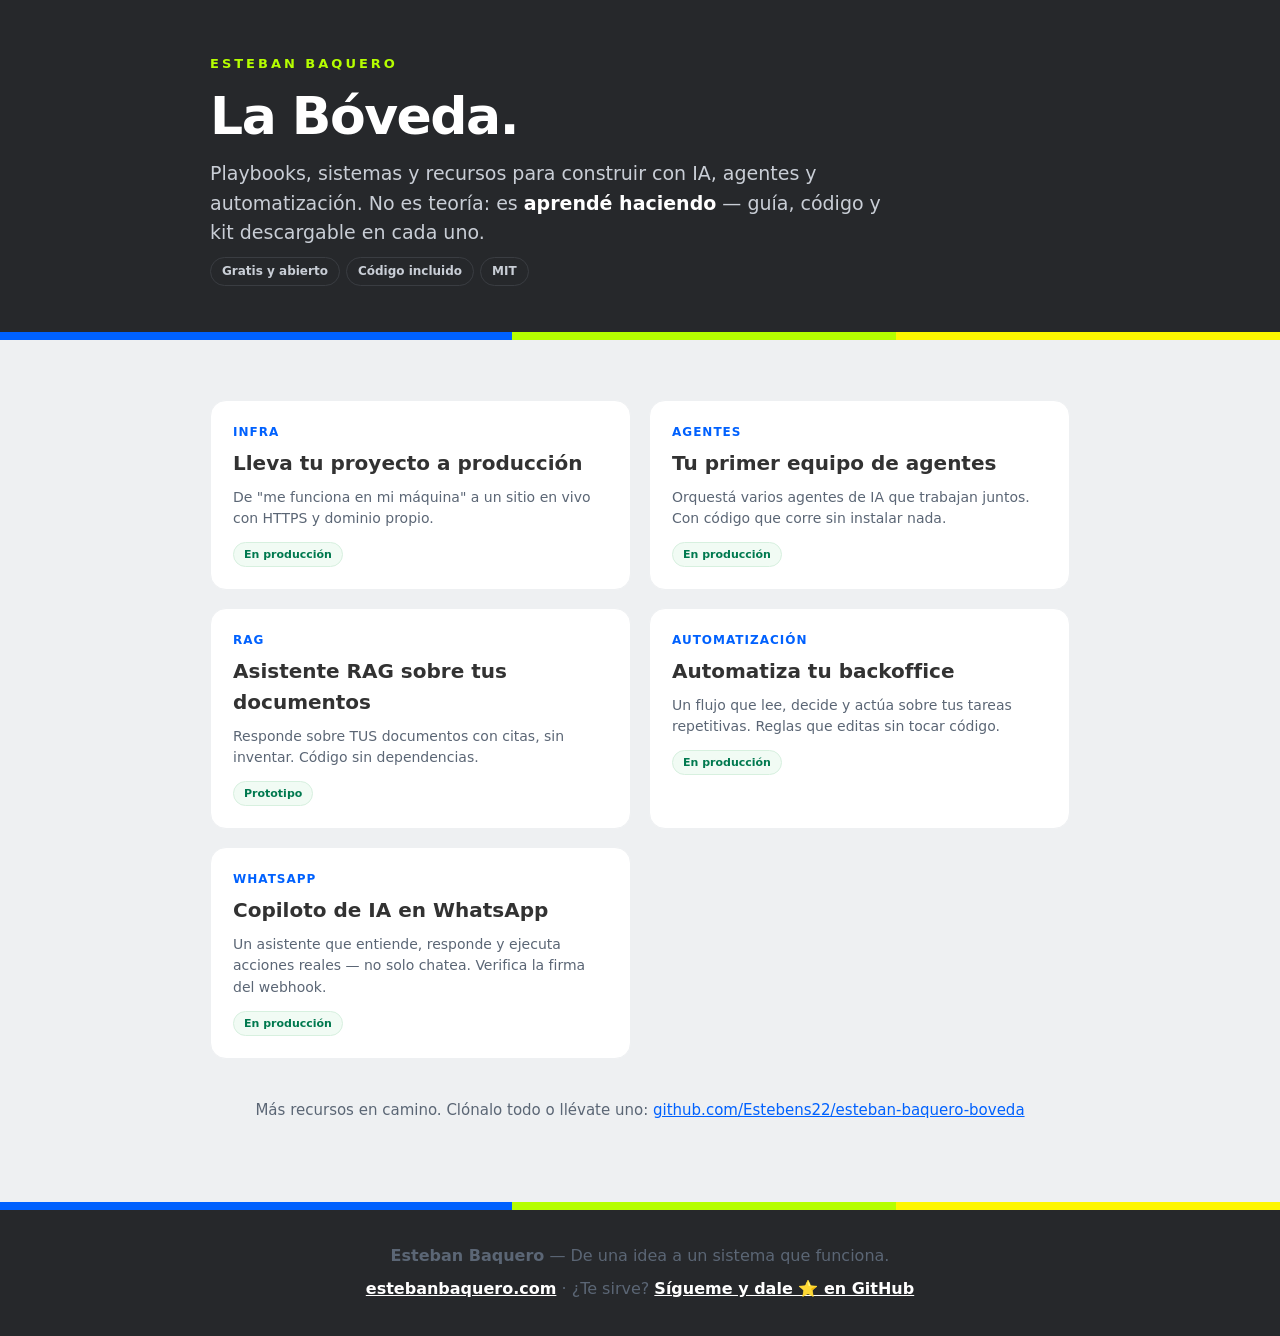
==== index.html @ 4fb51134 "Bóveda pública: español neutro (sin voseo) + badge 03 = Prototipo" ====
<!doctype html>
<html lang="es">
<head>
<meta charset="utf-8">
<meta name="viewport" content="width=device-width, initial-scale=1">
<title>La Bóveda · Esteban Baquero</title>
<meta name="description" content="Playbooks, sistemas y recursos descargables de IA, agentes, automatización e infraestructura. Aprendé haciendo.">
<meta name="robots" content="index,follow">
<meta property="og:title" content="La Bóveda — Esteban Baquero">
<meta property="og:description" content="Guías y código para construir con IA, agentes y automatización. Gratis y abierto.">
<meta property="og:url" content="https://boveda.estebanbaquero.com/">
<link rel="stylesheet" href="assets/boveda.css">
<style>
.grid{display:grid;grid-template-columns:repeat(auto-fill,minmax(280px,1fr));gap:18px;margin-top:20px}
.card{display:block;background:#fff;border:1px solid #eef0f2;border-radius:16px;padding:22px;text-decoration:none;color:inherit;transition:transform .2s,box-shadow .2s}
.card:hover{transform:translateY(-4px);box-shadow:0 16px 36px rgba(38,40,43,.1)}
.card .cat{font-size:12px;font-weight:800;color:#0061fe;letter-spacing:1px;text-transform:uppercase}
.card h3{font-size:20px;margin:6px 0 8px}
.card p{font-size:14px;margin:0}
.st{display:inline-block;font-size:11px;font-weight:700;border-radius:999px;padding:3px 10px;margin-top:12px;background:#f1fbf4;color:#00794f;border:1px solid #d7f0df}
</style>
</head>
<body>
<header class="hero">
  <div class="wrap">
    <div class="kick">Esteban Baquero</div>
    <h1>La Bóveda.</h1>
    <p class="lead">Playbooks, sistemas y recursos para construir con IA, agentes y automatización. No es teoría: es <b style="color:#fff">aprendé haciendo</b> — guía, código y kit descargable en cada uno.</p>
    <div><span class="tag">Gratis y abierto</span><span class="tag">Código incluido</span><span class="tag">MIT</span></div>
  </div>
</header>
<div class="bar"></div>
<main>
  <div class="grid">
    <a class="card" href="09-lleva-tu-proyecto-a-produccion/landing.html">
      <div class="cat">Infra</div><h3>Lleva tu proyecto a producción</h3>
      <p>De "me funciona en mi máquina" a un sitio en vivo con HTTPS y dominio propio.</p>
      <span class="st">En producción</span>
    </a>
    <a class="card" href="02-equipo-de-agentes/landing.html">
      <div class="cat">Agentes</div><h3>Tu primer equipo de agentes</h3>
      <p>Orquestá varios agentes de IA que trabajan juntos. Con código que corre sin instalar nada.</p>
      <span class="st">En producción</span>
    </a>
    <a class="card" href="03-asistente-rag/landing.html">
      <div class="cat">RAG</div><h3>Asistente RAG sobre tus documentos</h3>
      <p>Responde sobre TUS documentos con citas, sin inventar. Código sin dependencias.</p>
      <span class="st">Prototipo</span>
    </a>
    <a class="card" href="04-automatiza-backoffice/landing.html">
      <div class="cat">Automatización</div><h3>Automatiza tu backoffice</h3>
      <p>Un flujo que lee, decide y actúa sobre tus tareas repetitivas. Reglas que editas sin tocar código.</p>
      <span class="st">En producción</span>
    </a>
    <a class="card" href="05-copiloto-whatsapp/landing.html">
      <div class="cat">WhatsApp</div><h3>Copiloto de IA en WhatsApp</h3>
      <p>Un asistente que entiende, responde y ejecuta acciones reales — no solo chatea. Verifica la firma del webhook.</p>
      <span class="st">En producción</span>
    </a>
    <!-- EBG:MARKER (el cron inserta aquí los nuevos recursos) -->
  </div>
  <p style="text-align:center;color:#5b6675;margin-top:40px;font-size:15px">Más recursos en camino. Clónalo todo o llévate uno: <a href="https://github.com/Estebens22/esteban-baquero-boveda">github.com/Estebens22/esteban-baquero-boveda</a></p>
</main>
<div class="bar"></div>
<footer>
  <p><b>Esteban Baquero</b> — De una idea a un sistema que funciona.</p>
  <p style="margin-top:8px"><a href="https://estebanbaquero.com">estebanbaquero.com</a> · ¿Te sirve? <a href="https://github.com/Estebens22">Sígueme y dale ⭐ en GitHub</a></p>
</footer>
</body>
</html>
---- assets/boveda.css ----
:root{--carbon:#323232;--carbon-deep:#26282b;--blanco:#fff;--azul:#0061fe;--lima:#b5fe00;--amarillo:#fef600;--verde:#00c79a;--rojo:#c0392b;--ink:#323232;--ink-soft:#5b6675;--surface:#f6f8fa;--font:"Satoshi",system-ui,-apple-system,"Segoe UI",Roboto,Helvetica,Arial,sans-serif}
*{margin:0;padding:0;box-sizing:border-box}
body{font-family:var(--font);color:var(--ink);background:#eef0f2;line-height:1.55}
a{color:var(--azul)}
.bar{height:8px;background:linear-gradient(90deg,var(--azul) 40%,var(--lima) 40% 70%,var(--amarillo) 70%)}
header.hero{background:var(--carbon-deep);color:#fff;padding:54px 24px 46px;position:relative}
.wrap{max-width:900px;margin:0 auto;padding:0 20px}
.kick{color:var(--lima);font-weight:800;letter-spacing:3px;text-transform:uppercase;font-size:13px}
.tag{display:inline-block;font-size:12px;font-weight:700;border:1px solid #3a3d42;color:#c9ced6;border-radius:999px;padding:4px 11px;margin:10px 6px 0 0}
h1{font-size:clamp(30px,5vw,52px);letter-spacing:-1.5px;line-height:1.02;margin:16px 0 0;color:#fff}
.lead{color:#c9ced6;font-size:19px;margin-top:16px;max-width:680px}
.cta{display:inline-flex;gap:10px;flex-wrap:wrap;margin-top:26px}
.btn{text-decoration:none;font-weight:700;border-radius:999px;padding:13px 22px;font-size:15px}
.btn.p{background:var(--azul);color:#fff}.btn.g{background:#3a3d42;color:#fff}
main{max-width:900px;margin:0 auto;padding:40px 20px 80px}
section{background:#fff;border:1px solid #eef0f2;border-radius:16px;padding:28px 30px;margin:18px 0}
h2{font-size:26px;letter-spacing:-.5px;margin-bottom:6px}
h2 .n{color:var(--azul);font-weight:800;margin-right:8px}
h3{font-size:18px;margin:18px 0 6px}
p,li{color:var(--ink-soft);font-size:16px}
ul,ol{margin:10px 0 0 20px}
.note{background:#fffbe6;border-left:4px solid var(--amarillo);padding:12px 16px;border-radius:8px;margin:14px 0;font-size:15px;color:#5b5324}
.ok{background:#f1fbf4;border-left:4px solid var(--verde)}
pre{background:var(--carbon-ink,#1c1e21);color:#e8eaed;border-radius:12px;padding:16px 18px;overflow:auto;font-size:14px;position:relative;margin:12px 0}
pre code{font-family:ui-monospace,SFMono-Regular,Menlo,monospace}
.copy{position:absolute;top:8px;right:8px;background:#3a3d42;color:#fff;border:0;border-radius:8px;padding:5px 10px;font-size:12px;cursor:pointer}
table{width:100%;border-collapse:collapse;margin-top:12px;font-size:14px}
th,td{text-align:left;padding:8px 10px;border-bottom:1px solid #eef0f2}
th{color:var(--ink);font-weight:800}
footer{background:var(--carbon-deep);color:#c9ced6;text-align:center;padding:34px 20px;font-size:14px}
footer a{color:#fff;font-weight:700}
@media(prefers-reduced-motion:reduce){*{scroll-behavior:auto}}
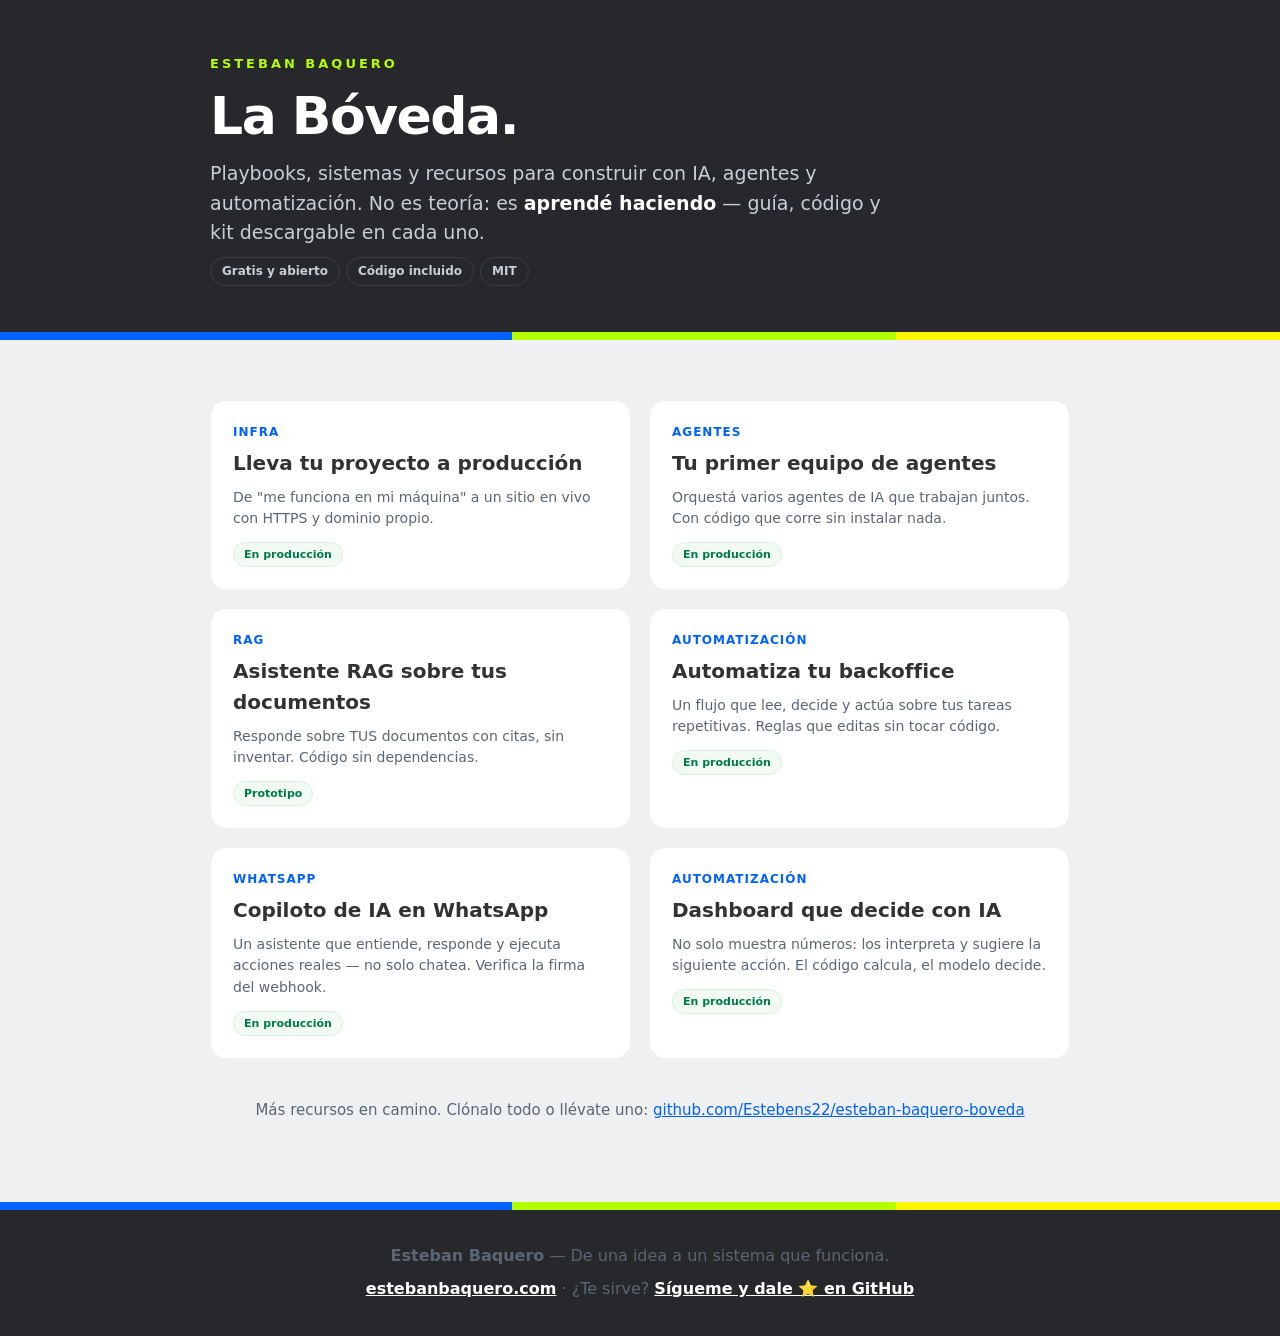
==== commit f46c0952: "Bóveda 07 dashboard-ia: kit ejecutable (stdlib) + guía + landing + zip; card en index" ====
--- a/index.html
+++ b/index.html
@@ -57,6 +57,11 @@
       <p>Un asistente que entiende, responde y ejecuta acciones reales — no solo chatea. Verifica la firma del webhook.</p>
       <span class="st">En producción</span>
     </a>
+    <a class="card" href="07-dashboard-ia/landing.html">
+      <div class="cat">Automatización</div><h3>Dashboard que decide con IA</h3>
+      <p>No solo muestra números: los interpreta y sugiere la siguiente acción. El código calcula, el modelo decide.</p>
+      <span class="st">En producción</span>
+    </a>
     <!-- EBG:MARKER (el cron inserta aquí los nuevos recursos) -->
   </div>
   <p style="text-align:center;color:#5b6675;margin-top:40px;font-size:15px">Más recursos en camino. Clónalo todo o llévate uno: <a href="https://github.com/Estebens22/esteban-baquero-boveda">github.com/Estebens22/esteban-baquero-boveda</a></p>
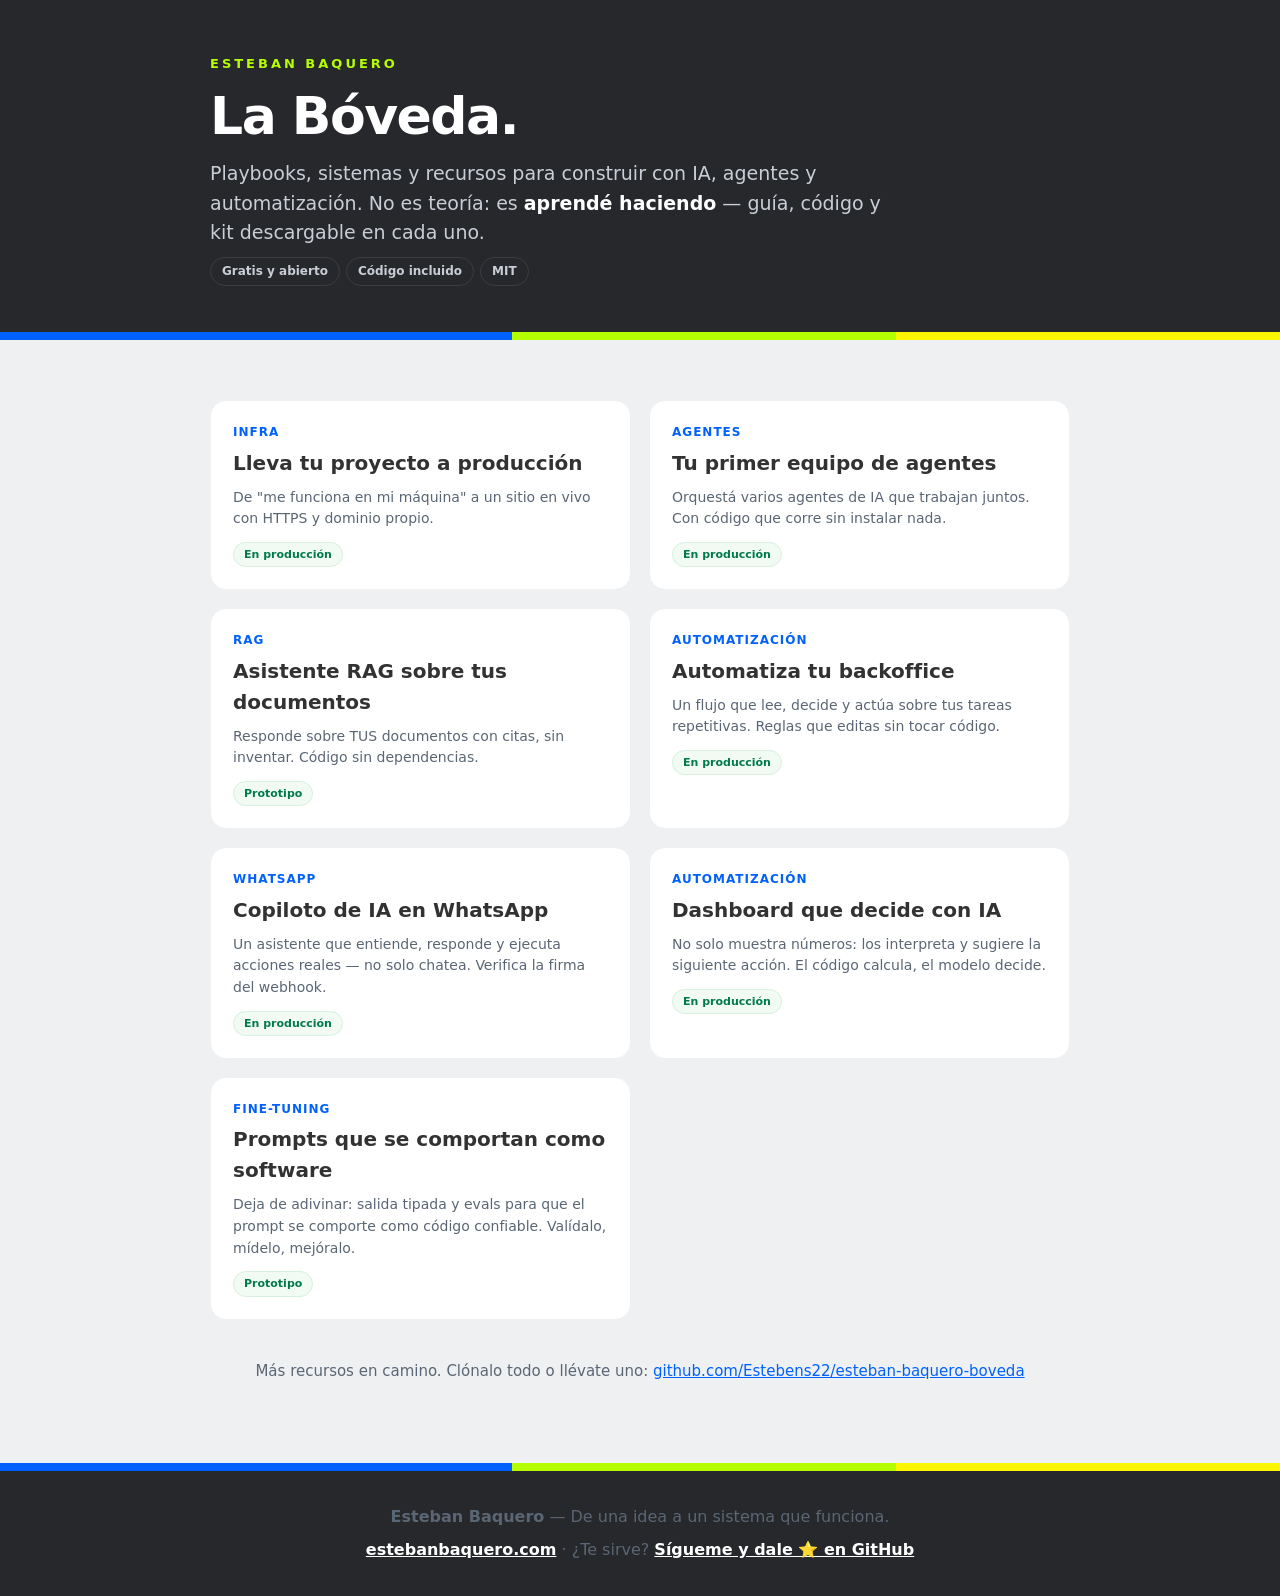
==== commit 41413bad: "Bóveda: playbook 10 · Prompts que se comportan como software (kit evals + salida tipada, self-check " ====
--- a/index.html
+++ b/index.html
@@ -62,6 +62,11 @@
       <p>No solo muestra números: los interpreta y sugiere la siguiente acción. El código calcula, el modelo decide.</p>
       <span class="st">En producción</span>
     </a>
+    <a class="card" href="10-prompts-como-software/landing.html">
+      <div class="cat">Fine-tuning</div><h3>Prompts que se comportan como software</h3>
+      <p>Deja de adivinar: salida tipada y evals para que el prompt se comporte como código confiable. Valídalo, mídelo, mejóralo.</p>
+      <span class="st">Prototipo</span>
+    </a>
     <!-- EBG:MARKER (el cron inserta aquí los nuevos recursos) -->
   </div>
   <p style="text-align:center;color:#5b6675;margin-top:40px;font-size:15px">Más recursos en camino. Clónalo todo o llévate uno: <a href="https://github.com/Estebens22/esteban-baquero-boveda">github.com/Estebens22/esteban-baquero-boveda</a></p>
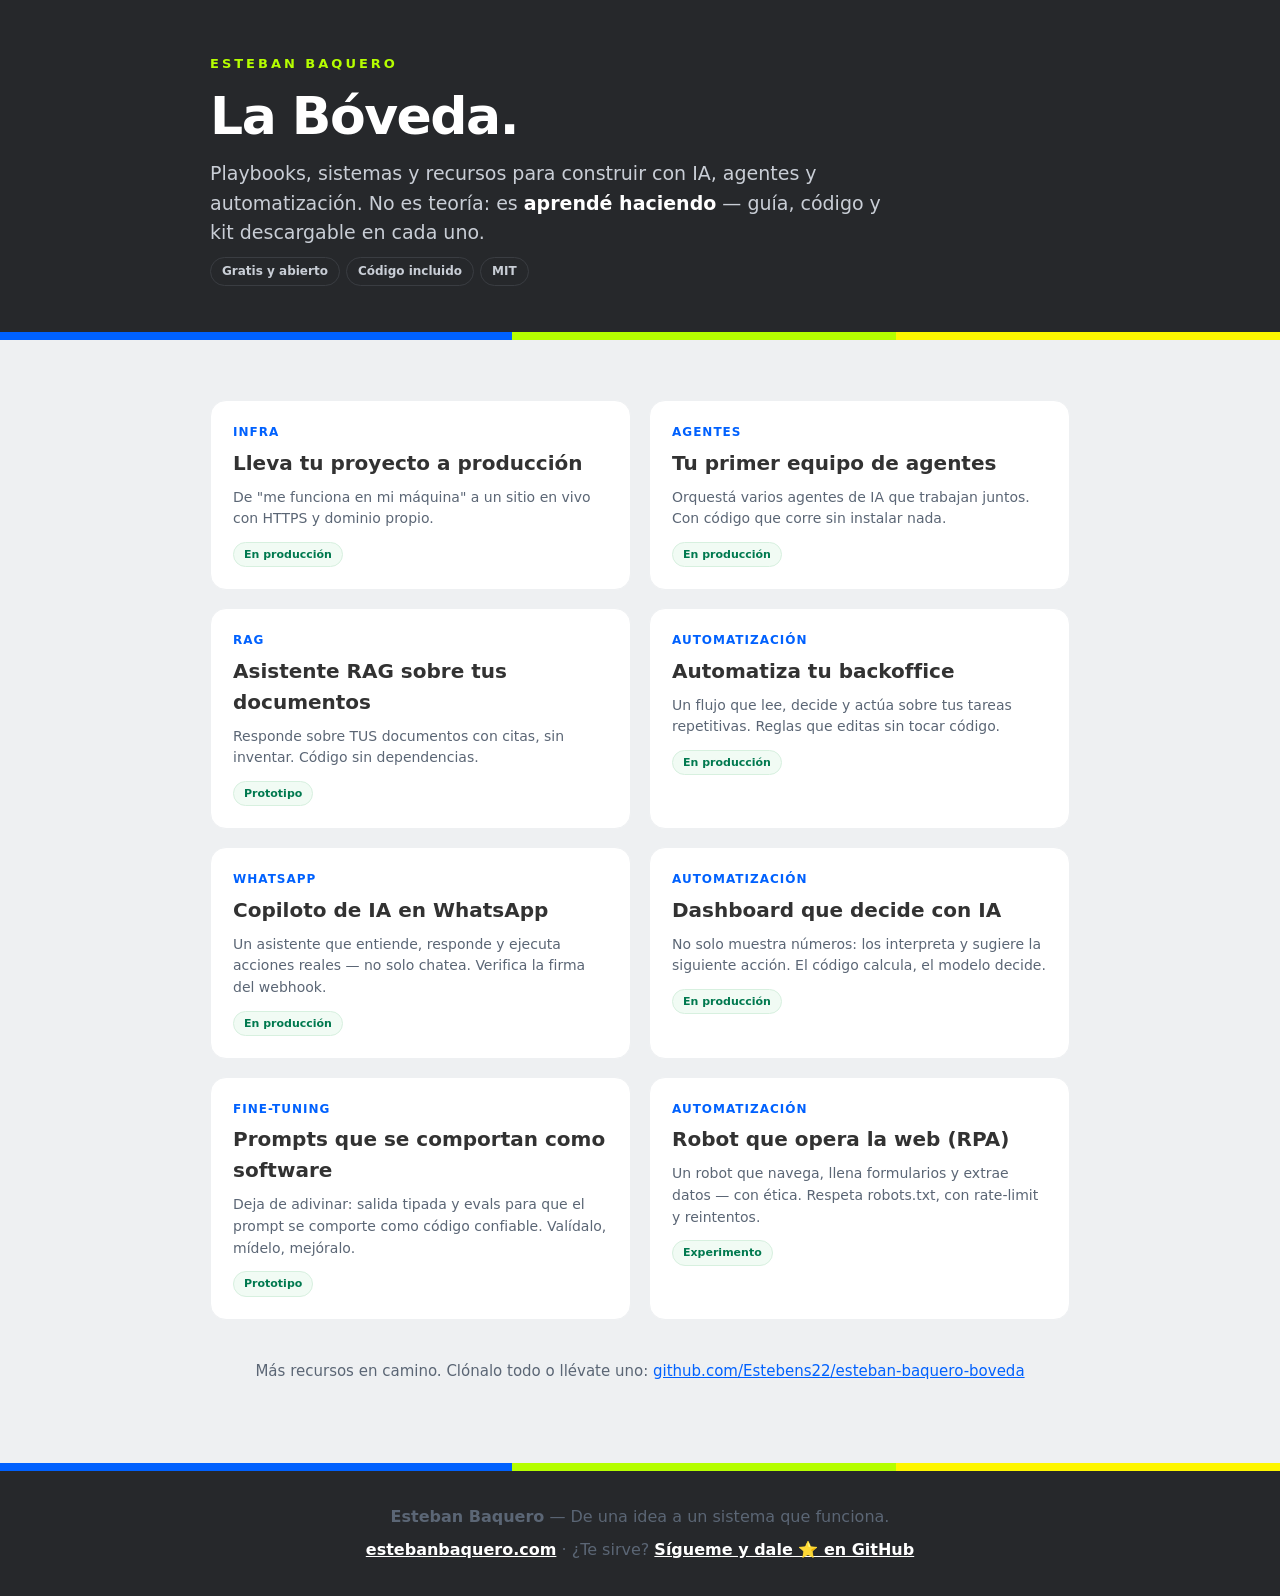
==== commit 06855dc1: "Bóveda 06 · Robot que opera la web (RPA): kit stdlib + guía + landing + card" ====
--- a/index.html
+++ b/index.html
@@ -67,6 +67,11 @@
       <p>Deja de adivinar: salida tipada y evals para que el prompt se comporte como código confiable. Valídalo, mídelo, mejóralo.</p>
       <span class="st">Prototipo</span>
     </a>
+    <a class="card" href="06-robot-web-rpa/landing.html">
+      <div class="cat">Automatización</div><h3>Robot que opera la web (RPA)</h3>
+      <p>Un robot que navega, llena formularios y extrae datos — con ética. Respeta robots.txt, con rate-limit y reintentos.</p>
+      <span class="st">Experimento</span>
+    </a>
     <!-- EBG:MARKER (el cron inserta aquí los nuevos recursos) -->
   </div>
   <p style="text-align:center;color:#5b6675;margin-top:40px;font-size:15px">Más recursos en camino. Clónalo todo o llévate uno: <a href="https://github.com/Estebens22/esteban-baquero-boveda">github.com/Estebens22/esteban-baquero-boveda</a></p>
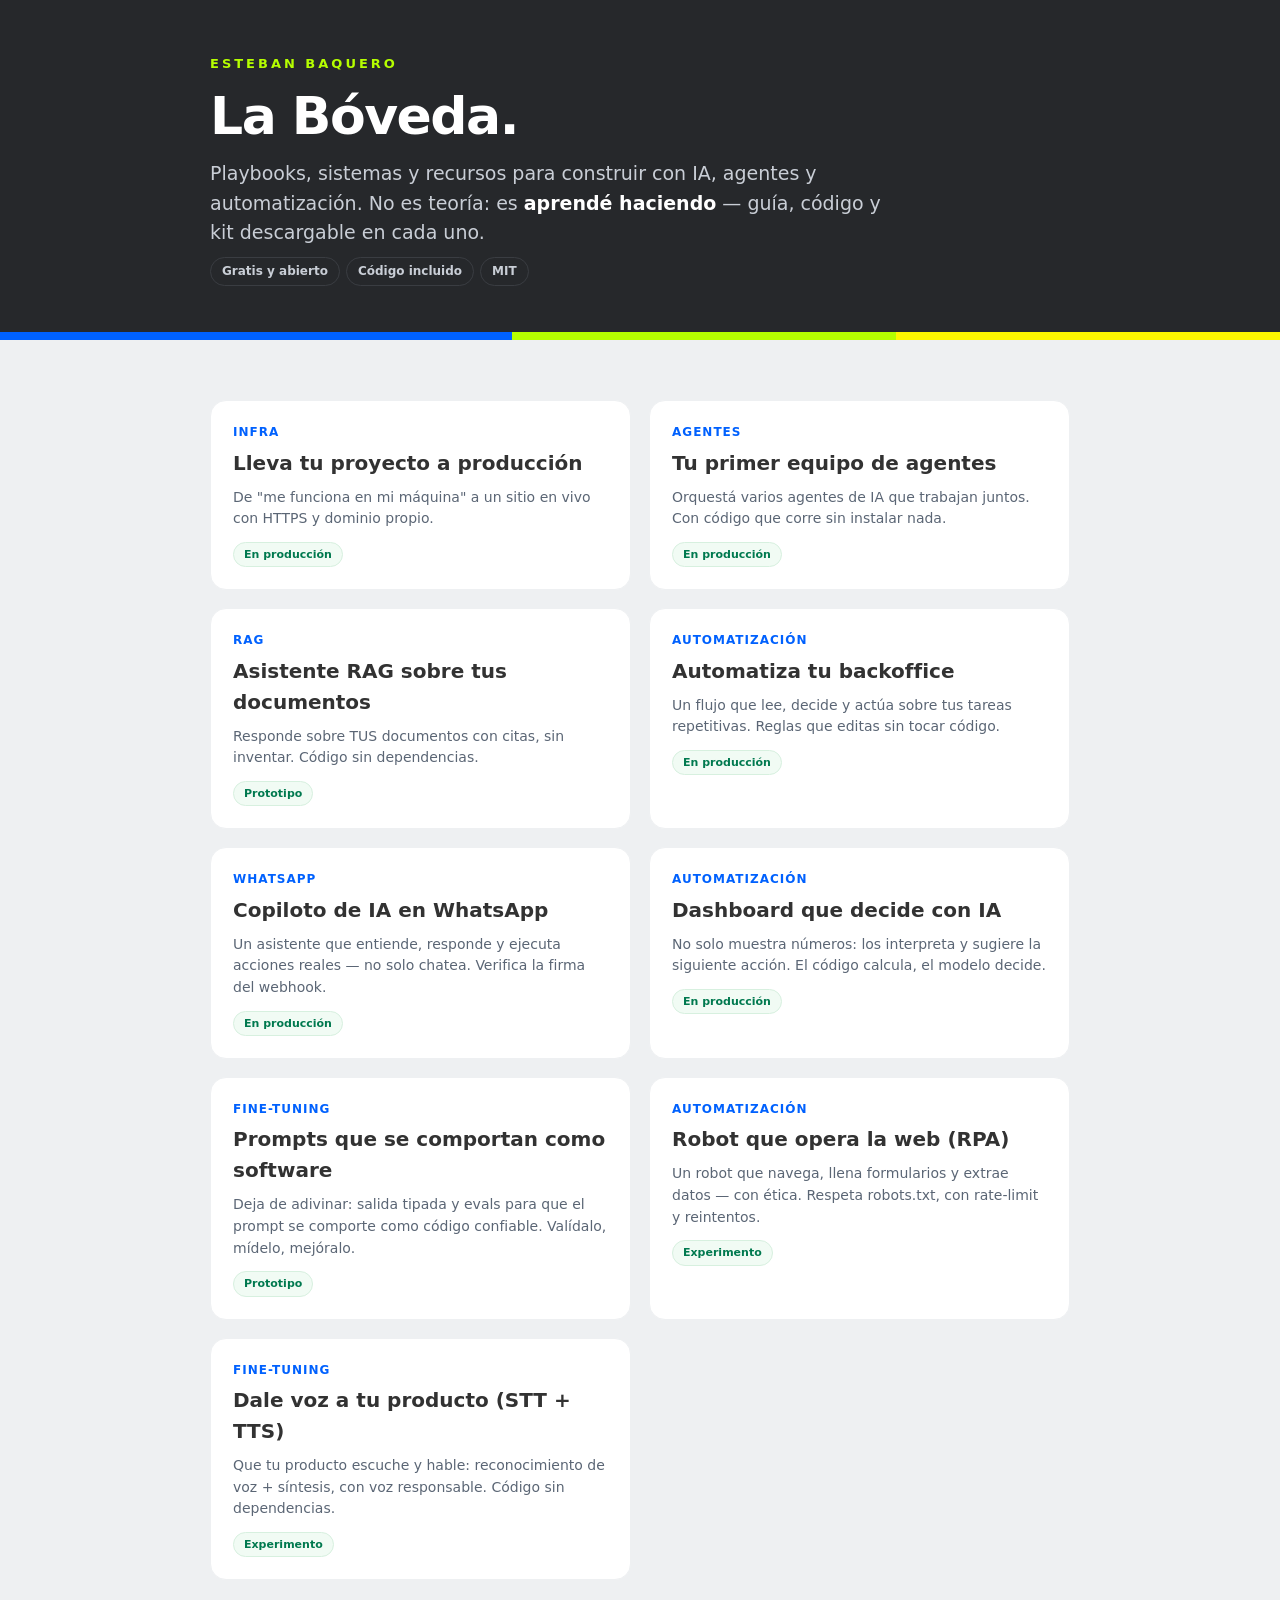
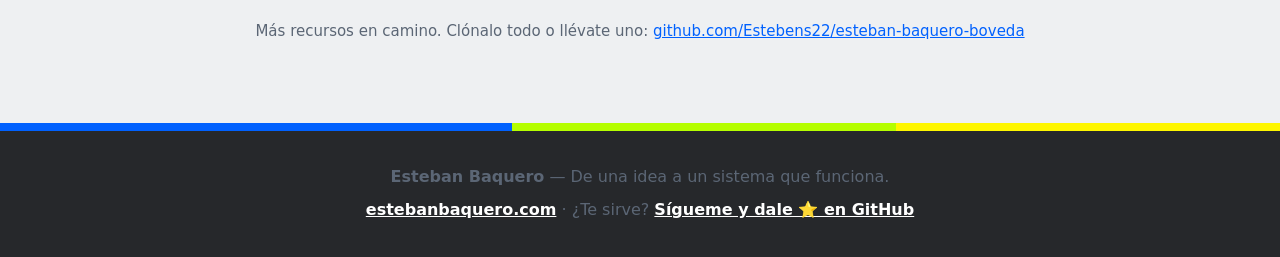
==== commit 410b7ac2: "Bóveda 08 · dale-voz-producto: kit STT+TTS (stdlib, round-trip + compuerta de consentimiento) + guía" ====
--- a/index.html
+++ b/index.html
@@ -72,6 +72,11 @@
       <p>Un robot que navega, llena formularios y extrae datos — con ética. Respeta robots.txt, con rate-limit y reintentos.</p>
       <span class="st">Experimento</span>
     </a>
+    <a class="card" href="08-dale-voz-producto/landing.html">
+      <div class="cat">Fine-tuning</div><h3>Dale voz a tu producto (STT + TTS)</h3>
+      <p>Que tu producto escuche y hable: reconocimiento de voz + síntesis, con voz responsable. Código sin dependencias.</p>
+      <span class="st">Experimento</span>
+    </a>
     <!-- EBG:MARKER (el cron inserta aquí los nuevos recursos) -->
   </div>
   <p style="text-align:center;color:#5b6675;margin-top:40px;font-size:15px">Más recursos en camino. Clónalo todo o llévate uno: <a href="https://github.com/Estebens22/esteban-baquero-boveda">github.com/Estebens22/esteban-baquero-boveda</a></p>
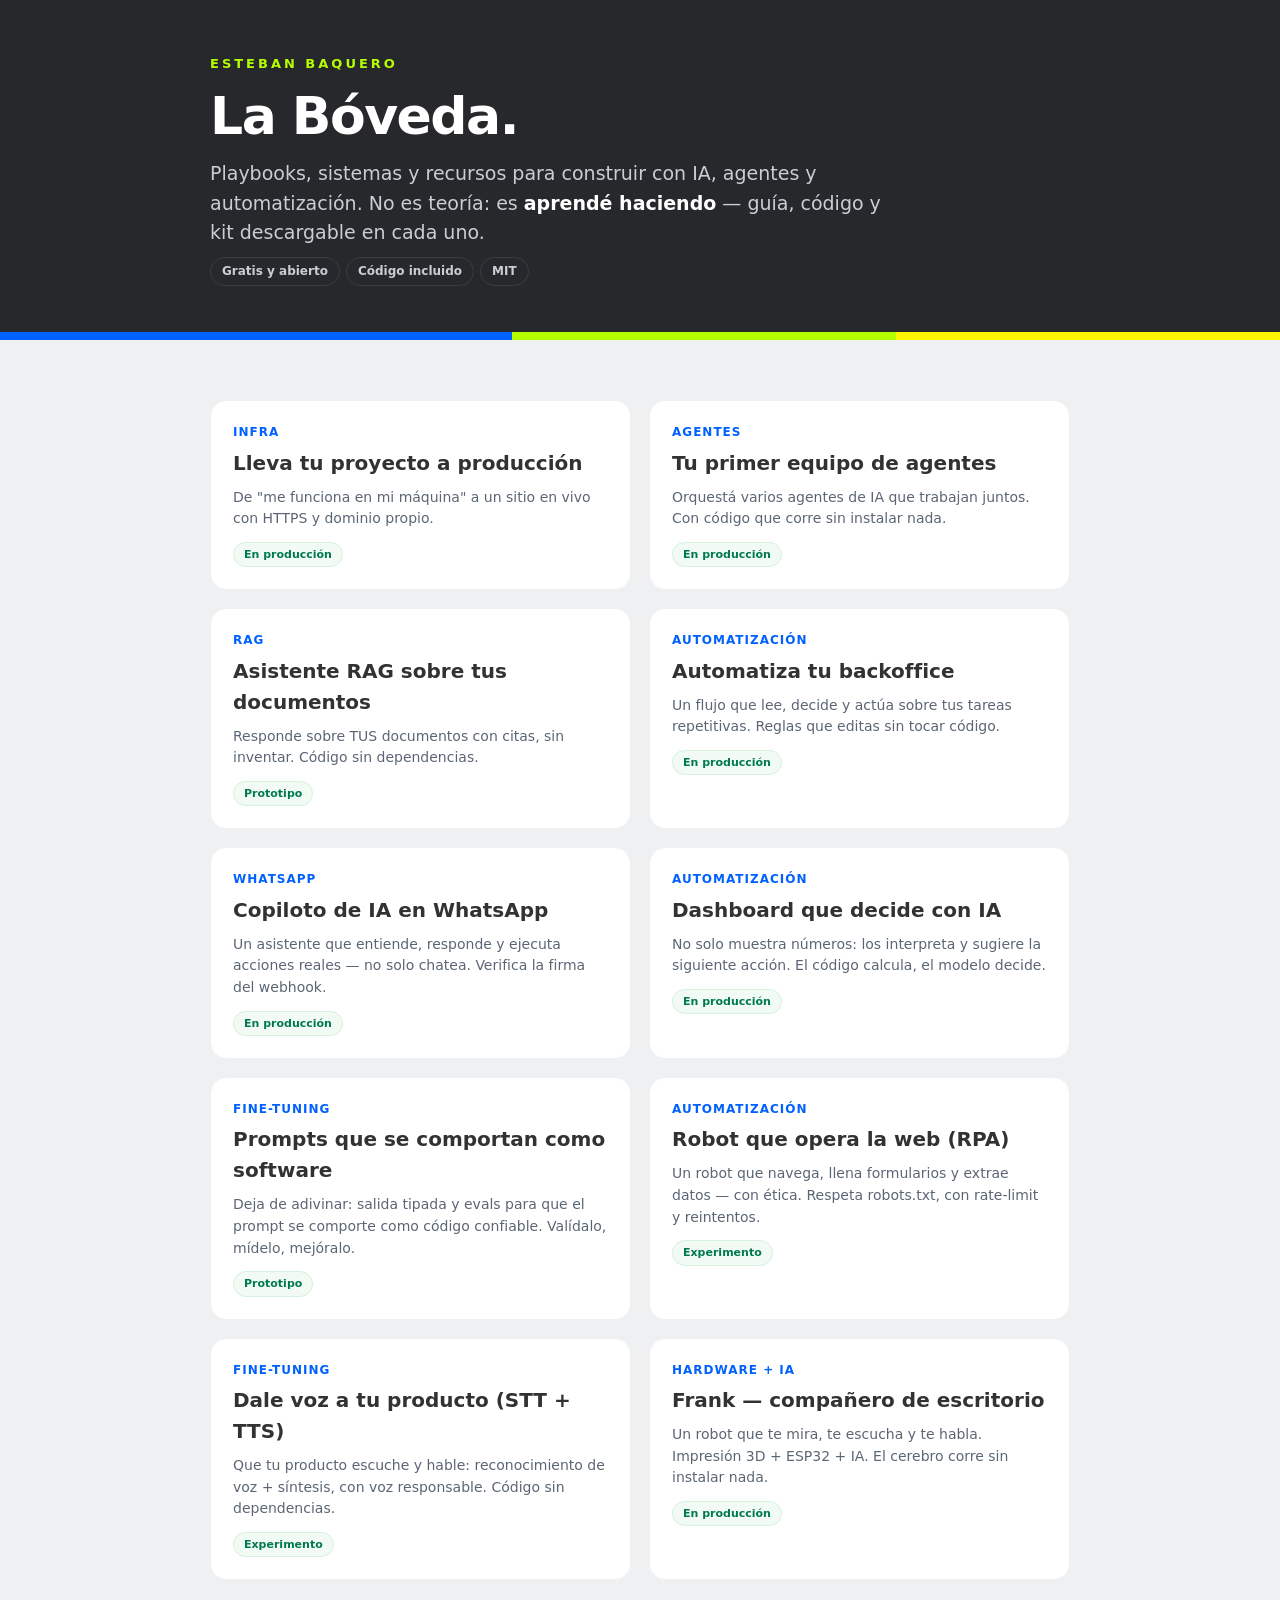
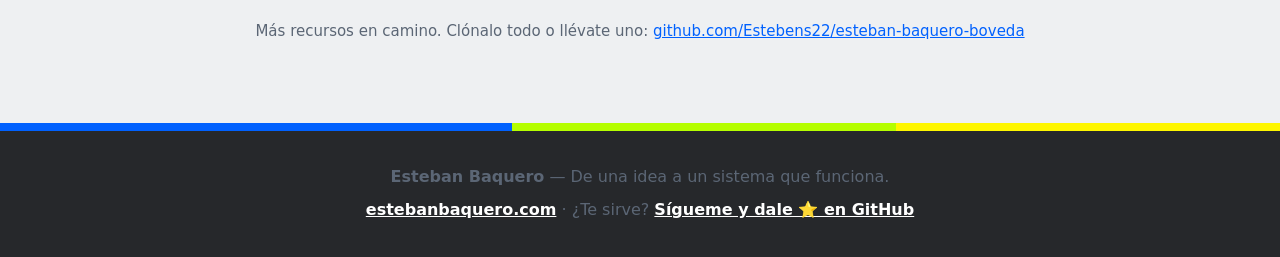
==== commit c5bf7e07: "Bóveda 01 Frank: kit hardware (cerebro frank.py stdlib + self-check, firmware ESP32, BOM, pinout) + " ====
--- a/index.html
+++ b/index.html
@@ -77,6 +77,11 @@
       <p>Que tu producto escuche y hable: reconocimiento de voz + síntesis, con voz responsable. Código sin dependencias.</p>
       <span class="st">Experimento</span>
     </a>
+    <a class="card" href="01-frank-robot-escritorio/landing.html">
+      <div class="cat">Hardware + IA</div><h3>Frank — compañero de escritorio</h3>
+      <p>Un robot que te mira, te escucha y te habla. Impresión 3D + ESP32 + IA. El cerebro corre sin instalar nada.</p>
+      <span class="st">En producción</span>
+    </a>
     <!-- EBG:MARKER (el cron inserta aquí los nuevos recursos) -->
   </div>
   <p style="text-align:center;color:#5b6675;margin-top:40px;font-size:15px">Más recursos en camino. Clónalo todo o llévate uno: <a href="https://github.com/Estebens22/esteban-baquero-boveda">github.com/Estebens22/esteban-baquero-boveda</a></p>
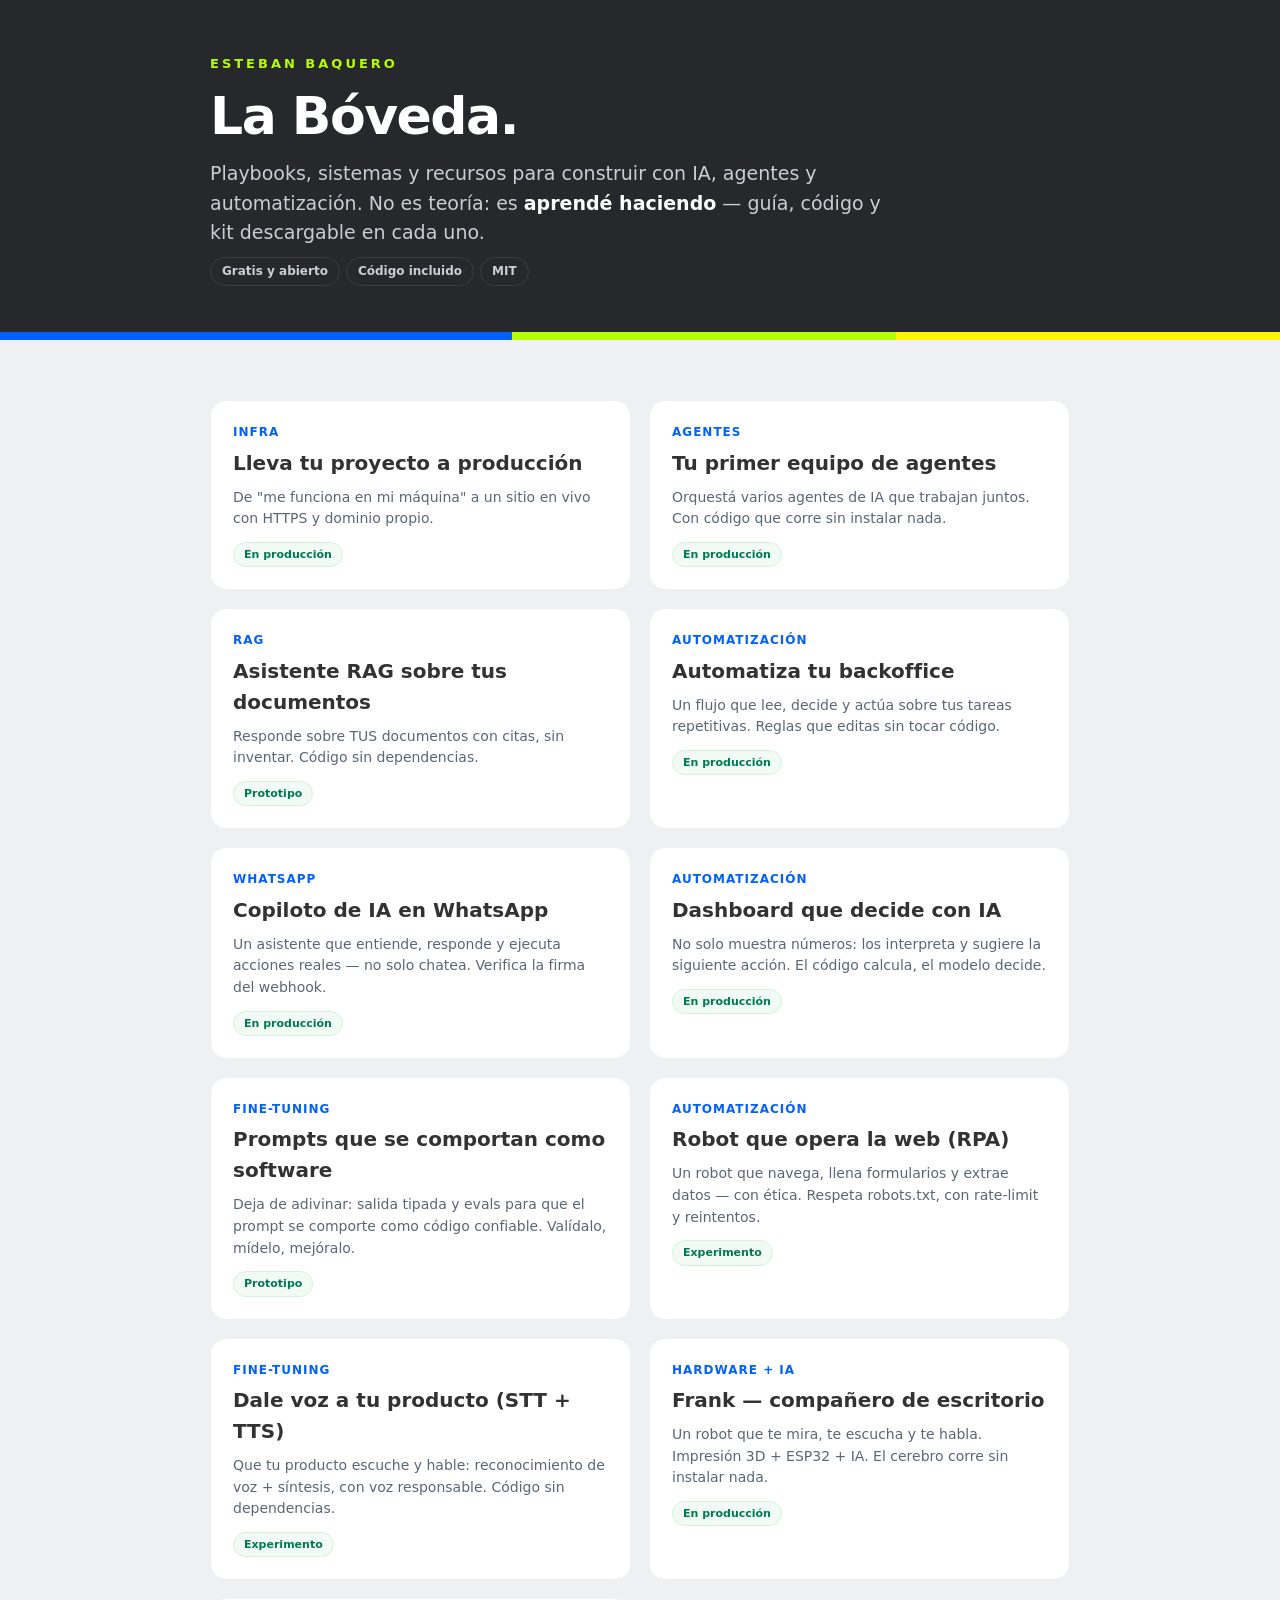
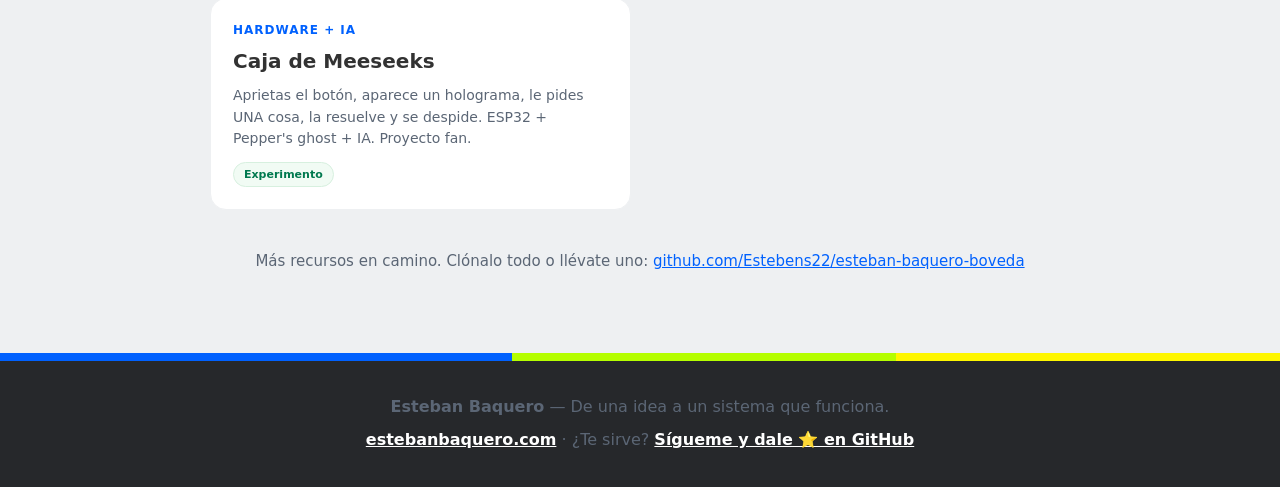
==== commit d7fbac2b: "Bóveda 11/11: Caja de Meeseeks — ayudante de voz de una sola tarea (kit + landing + card)" ====
--- a/index.html
+++ b/index.html
@@ -82,6 +82,11 @@
       <p>Un robot que te mira, te escucha y te habla. Impresión 3D + ESP32 + IA. El cerebro corre sin instalar nada.</p>
       <span class="st">En producción</span>
     </a>
+    <a class="card" href="11-caja-de-meeseeks/landing.html">
+      <div class="cat">Hardware + IA</div><h3>Caja de Meeseeks</h3>
+      <p>Aprietas el botón, aparece un holograma, le pides UNA cosa, la resuelve y se despide. ESP32 + Pepper's ghost + IA. Proyecto fan.</p>
+      <span class="st">Experimento</span>
+    </a>
     <!-- EBG:MARKER (el cron inserta aquí los nuevos recursos) -->
   </div>
   <p style="text-align:center;color:#5b6675;margin-top:40px;font-size:15px">Más recursos en camino. Clónalo todo o llévate uno: <a href="https://github.com/Estebens22/esteban-baquero-boveda">github.com/Estebens22/esteban-baquero-boveda</a></p>
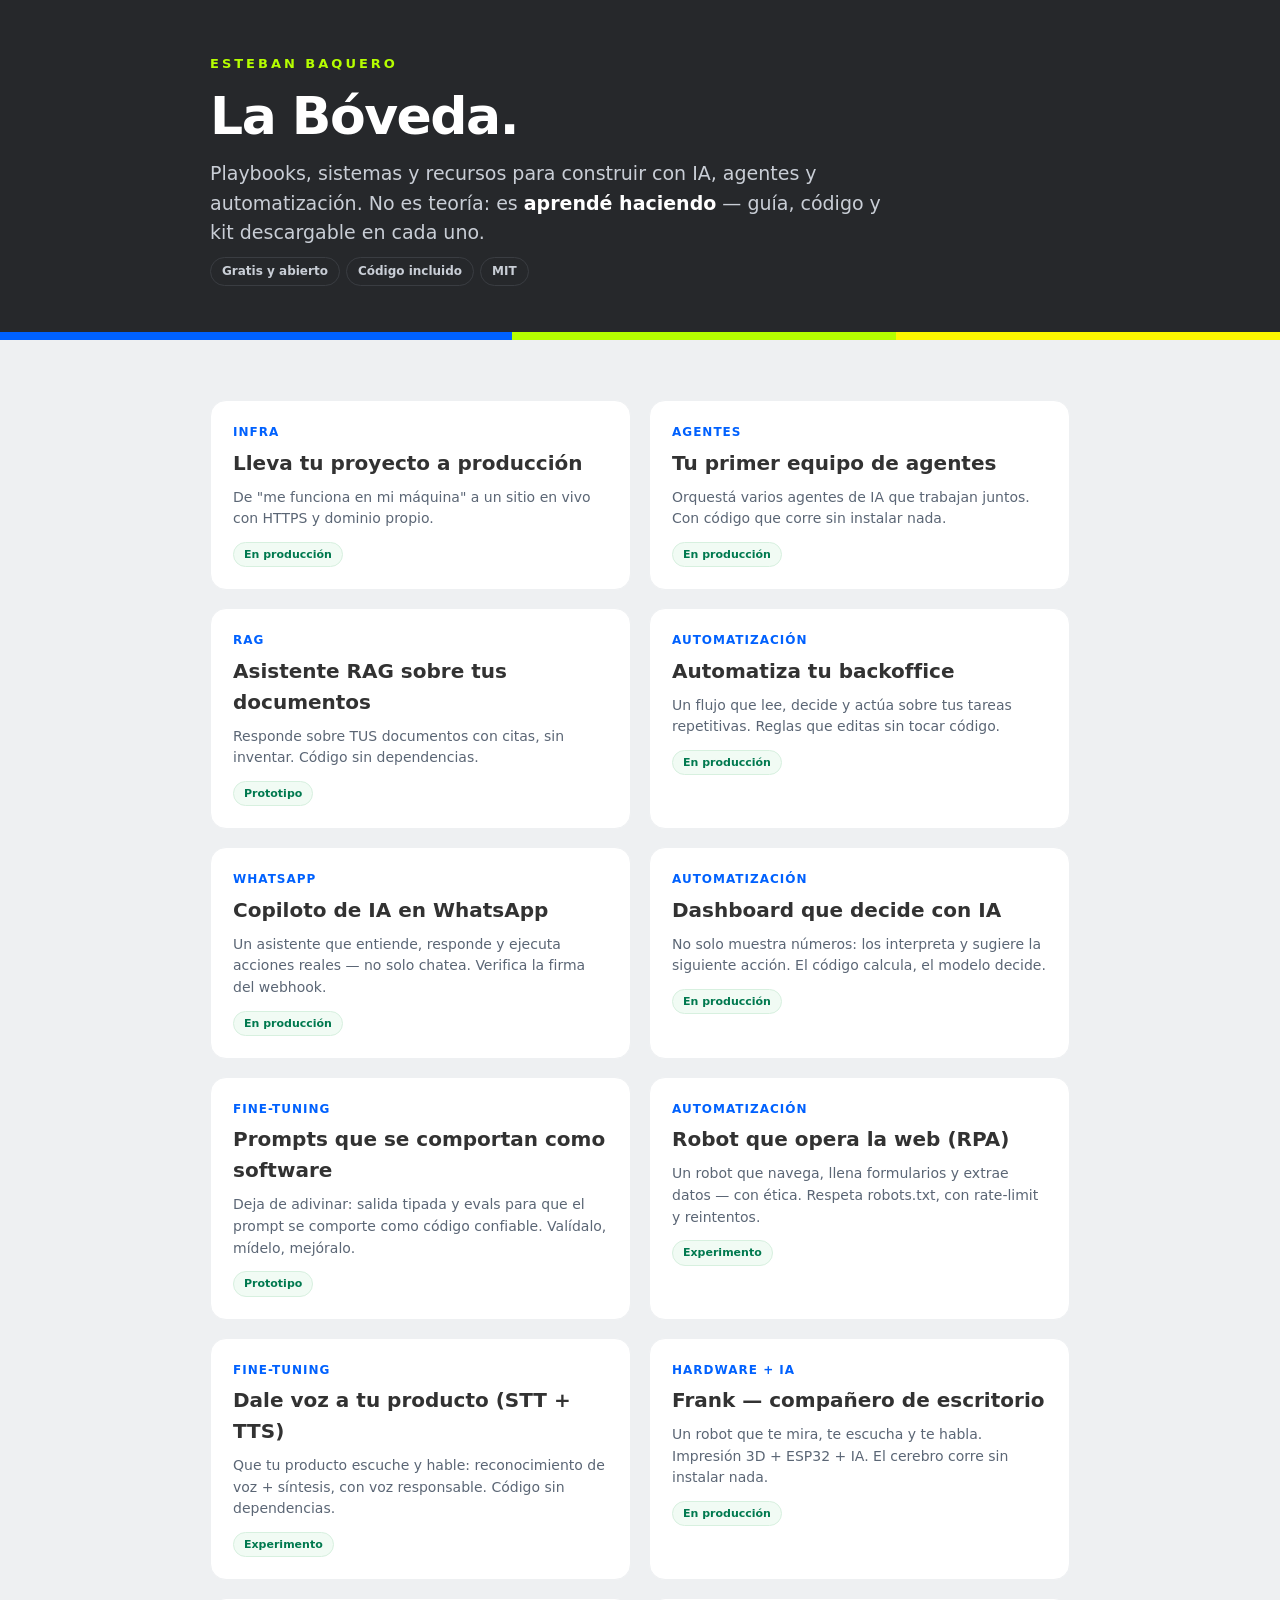
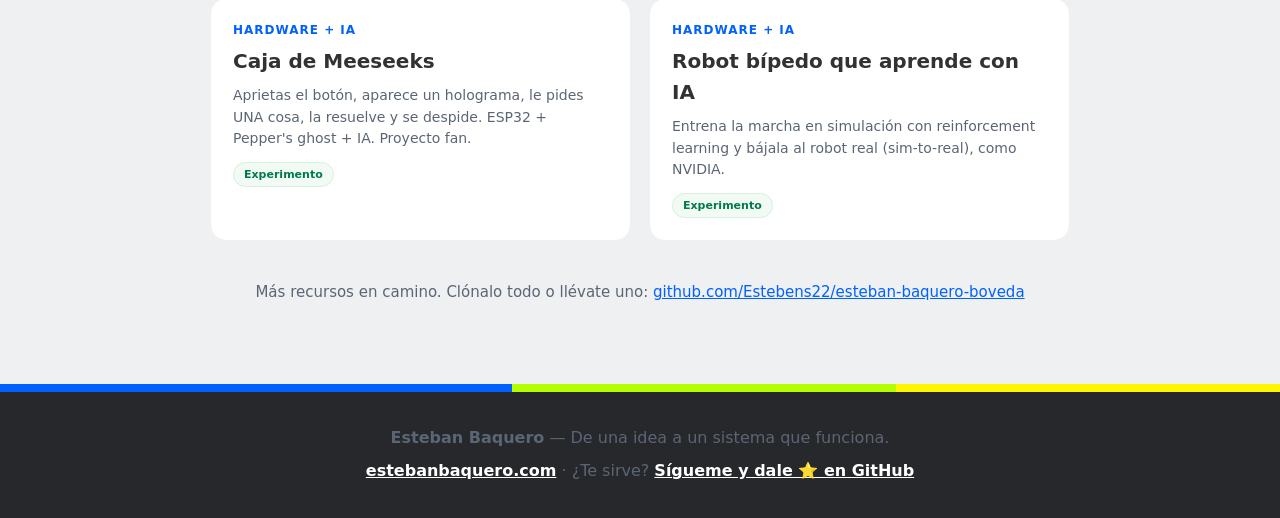
==== commit d9a8fb55: "12 · Robot bípedo que aprende con IA (RL sim-to-real) — kit ejecutable (CEM) + deploy + firmware + B" ====
--- a/index.html
+++ b/index.html
@@ -87,6 +87,11 @@
       <p>Aprietas el botón, aparece un holograma, le pides UNA cosa, la resuelve y se despide. ESP32 + Pepper's ghost + IA. Proyecto fan.</p>
       <span class="st">Experimento</span>
     </a>
+    <a class="card" href="12-robot-bipedo-rl/landing.html">
+      <div class="cat">Hardware + IA</div><h3>Robot bípedo que aprende con IA</h3>
+      <p>Entrena la marcha en simulación con reinforcement learning y bájala al robot real (sim-to-real), como NVIDIA.</p>
+      <span class="st">Experimento</span>
+    </a>
     <!-- EBG:MARKER (el cron inserta aquí los nuevos recursos) -->
   </div>
   <p style="text-align:center;color:#5b6675;margin-top:40px;font-size:15px">Más recursos en camino. Clónalo todo o llévate uno: <a href="https://github.com/Estebens22/esteban-baquero-boveda">github.com/Estebens22/esteban-baquero-boveda</a></p>
